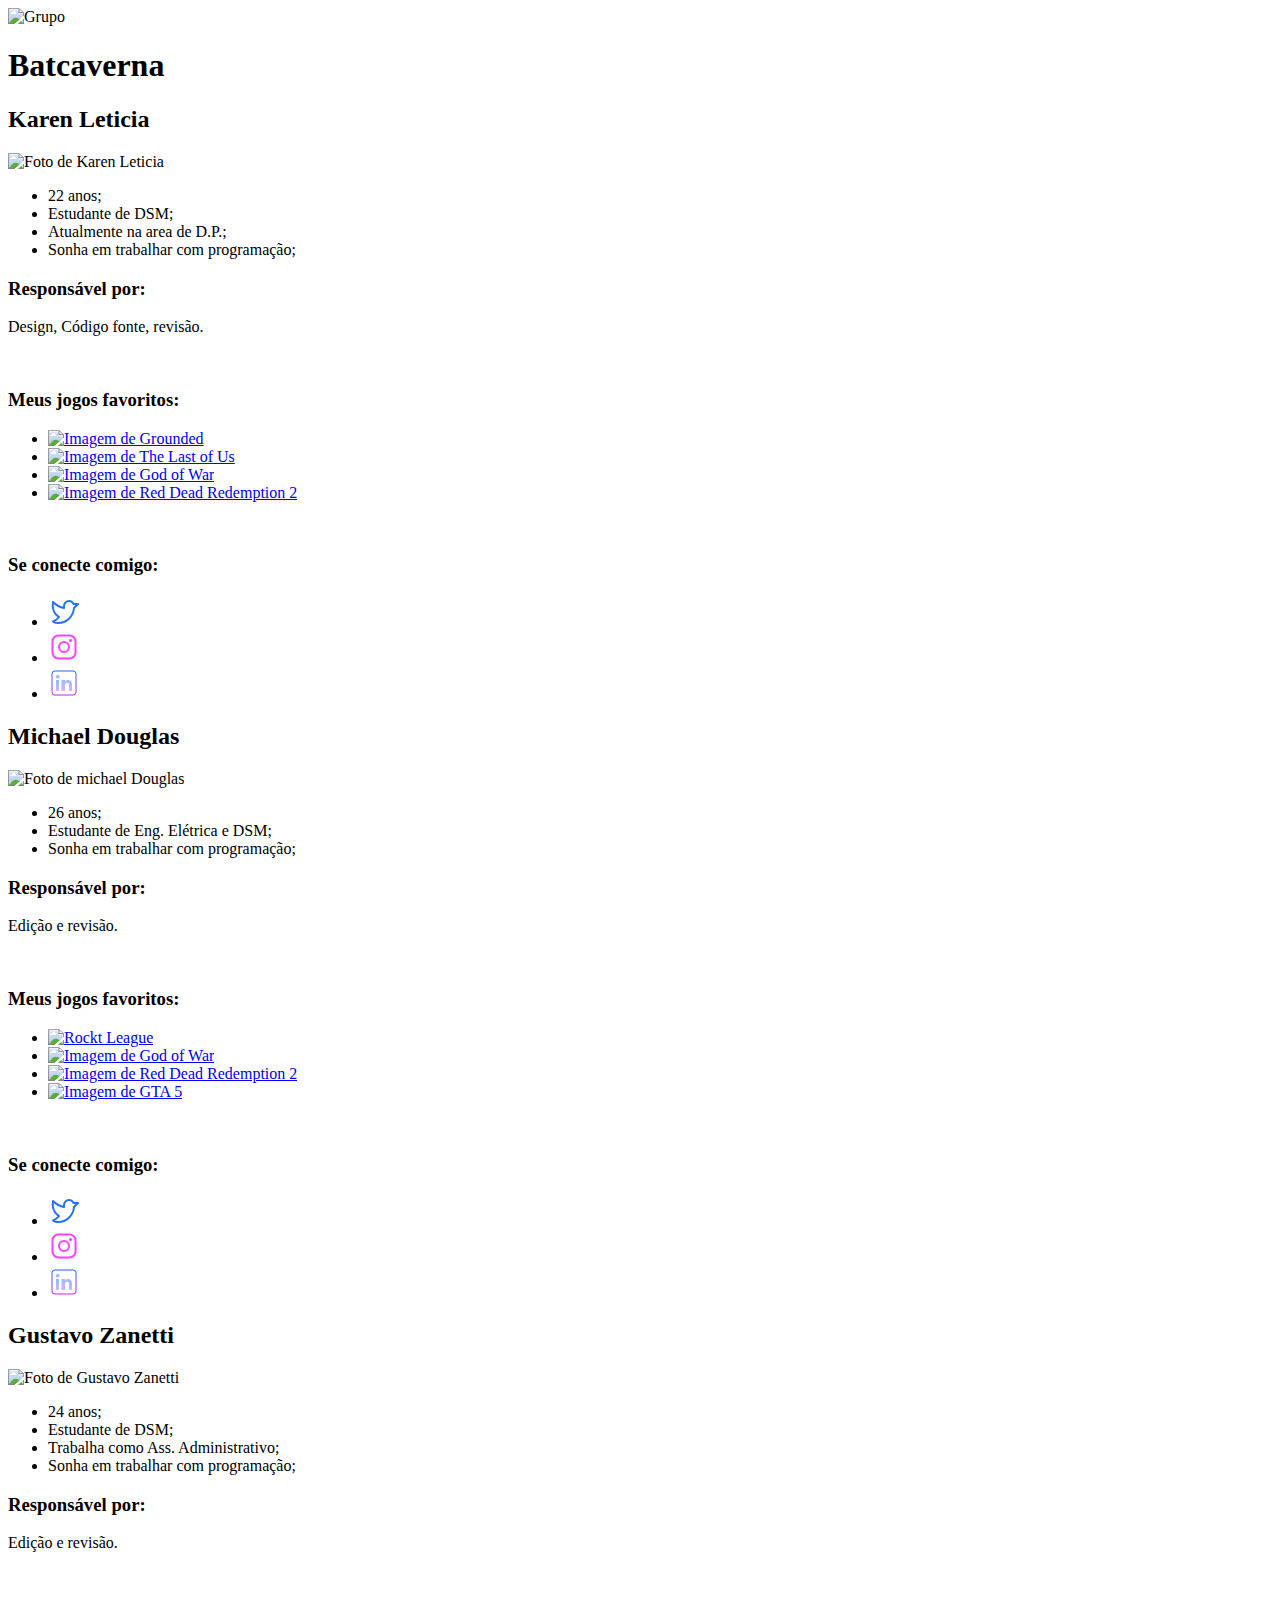
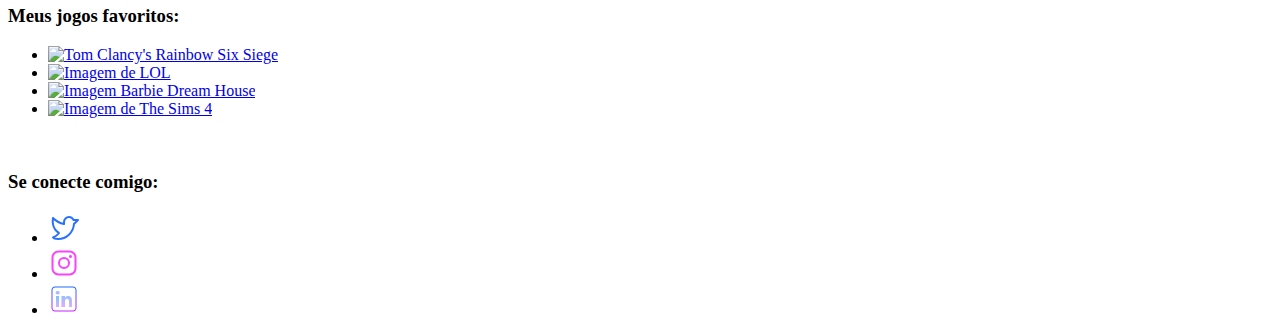
==== index.html @ ff3cb318 "Create index.html" ====
<!DOCTYPE html>
<html lang="pt-br">
<head>

    <link rel="preconnect" href="https://fonts.googleapis.com">
    <link rel="preconnect" href="https://fonts.gstatic.com" crossorigin>
    <link href="https://fonts.googleapis.com/css2?family=Inter:wght@400;900&display=swap" rel="stylesheet">

    <meta charset="UTF-8">
    <meta http-equiv="X-UA-Compatible" content="IE=edge">
    <meta name="viewport" content="width=device-width, initial-scale=1.0">
    <title>Desenvolvimento Web</title>
    <link rel="stylesheet" href="./styles.css">

</head>
<body>
    <header>
        <div class="header-container">
            <img src="s-l400.jpg" alt="Grupo" />
            <h1>Batcaverna</h1>
        </div>
    </header>

        <main>
                <section id="karen">
                    <div>
                        <div class="profile">
                            <h2>Karen Leticia</h2>
                            <div class="content">
                                <img src="karen2.jpg" alt="Foto de Karen Leticia" style="width: 40%;" />
                                <ul class="sobre">
                                    <li>22 anos;</li>
                                    <li>Estudante de DSM;</li>
                                    <li>Atualmente na area de D.P.;</li>
                                    <li>Sonha em trabalhar com programação;</li>
                                </ul> 
                            </div>
                            <h3>Responsável por:</h3>
                            <p>Design, Código fonte, revisão.</p><br>
                            <h3>Meus jogos favoritos:</h3>
                        </div>

                        <ul class="games-list">
                            <li>
                                <a 
                                target="_blank"
                                href="https://www.twitch.tv/directory/game/Grounded">
                                    <img src="https://static-cdn.jtvnw.net/ttv-boxart/516086_IGDB-188x250.jpg" alt="Imagem de Grounded">
                                </a>
                                
                            </li>
                            
                            <li>
                            <a 
                            target="_blank"
                            href="https://www.twitch.tv/directory/game/The%20Last%20of%20Us%20Part%20II">
                                <img src="https://static-cdn.jtvnw.net/ttv-boxart/494552_IGDB-188x250.jpg" alt="Imagem de The Last of Us">
                            </a>
                            
                            </li>

                        <li>
                            <a 
                            target="_blank"
                            href="https://www.twitch.tv/directory/game/God%20of%20War">
                                <img src="https://static-cdn.jtvnw.net/ttv-boxart/6369_IGDB-188x250.jpg" alt="Imagem de God of War">
                            </a>
                            
                        </li>

                        <li>
                            <a 
                            target="_blank"
                            href="https://www.twitch.tv/directory/category/red-dead-redemption-2">
                                <img src="https://static-cdn.jtvnw.net/ttv-boxart/493959_IGDB-144x192.jpg" alt="Imagem de Red Dead Redemption 2">
                            </a>
                            
                        </li>
                        </ul><br>
                        <h3 id="conecte"> Se conecte comigo:</h3>

                        <ul class="social-list">
                            <li>
                                <a 
                                target="_blank"
                                href="https://www.twitter.com/gepanzerterr">
                                <svg width="32" height="32" viewBox="0 0 32 32" fill="none" xmlns="http://www.w3.org/2000/svg">
                                    <path d="M16 11C16 8.25003 18.3125 5.96253 21.0625 6.00003C22.0256 6.01115 22.9649 6.30018 23.7676 6.83237C24.5704 7.36457 25.2023 8.11728 25.5875 9.00003H30L25.9625 13.0375C25.7019 17.0932 23.9066 20.8975 20.9415 23.6769C17.9764 26.4562 14.0641 28.002 10 28C6 28 5 26.5 5 26.5C5 26.5 9 25 11 22C11 22 3 18 5 7.00003C5 7.00003 10 12 16 13V11Z" stroke="#2871FF" stroke-width="2" stroke-linecap="round" stroke-linejoin="round"/>
                                    </svg>
                                    
                                </a>
                                
                            </li>

                            <li>
                            <a 
                            target="_blank"
                            href="https://www.instagram.com/lkaren._/">
                            <svg width="32" height="32" viewBox="0 0 32 32" fill="none" xmlns="http://www.w3.org/2000/svg">
                                <path d="M16 21C18.7614 21 21 18.7614 21 16C21 13.2386 18.7614 11 16 11C13.2386 11 11 13.2386 11 16C11 18.7614 13.2386 21 16 21Z" stroke="#FA41FE" stroke-width="2" stroke-miterlimit="10"/>
                                <path d="M21.5 4.5H10.5C7.18629 4.5 4.5 7.18629 4.5 10.5V21.5C4.5 24.8137 7.18629 27.5 10.5 27.5H21.5C24.8137 27.5 27.5 24.8137 27.5 21.5V10.5C27.5 7.18629 24.8137 4.5 21.5 4.5Z" stroke="#FA41FE" stroke-width="2" stroke-linecap="round" stroke-linejoin="round"/>
                                <path d="M22.5 11C23.3284 11 24 10.3284 24 9.5C24 8.67157 23.3284 8 22.5 8C21.6716 8 21 8.67157 21 9.5C21 10.3284 21.6716 11 22.5 11Z" fill="#FA41FE"/>
                                </svg>
                                
                            </a>
                            
                            </li>

                            <li>
                                <a 
                                target="_blank"
                                href="https://www.linkedin.com/in/karen-leticia-ferreira-a80327177/">
                                <svg xmlns="http://www.w3.org/2000/svg" x="0px" y="0px" width="32" height="32" viewBox="0 0 64 64">
                                <linearGradient id="SUJNhpmDQDF27Y3OfwgfYa_44019_gr1" x1="19" x2="19" y1="24.858" y2="49.041" gradientUnits="userSpaceOnUse" spreadMethod="reflect"><stop offset="0" stop-color="#6dc7ff"></stop><stop offset="1" stop-color="#e6abff"></stop></linearGradient><path fill="url(#SUJNhpmDQDF27Y3OfwgfYa_44019_gr1)" fill-rule="evenodd" d="M22 48L22 26 16 26 16 48 22 48z" clip-rule="evenodd"></path><linearGradient id="SUJNhpmDQDF27Y3OfwgfYb_44019_gr2" x1="19.382" x2="19.382" y1="15.423" y2="23.341" gradientUnits="userSpaceOnUse" spreadMethod="reflect"><stop offset="0" stop-color="#6dc7ff"></stop><stop offset="1" stop-color="#e6abff"></stop></linearGradient><path fill="url(#SUJNhpmDQDF27Y3OfwgfYb_44019_gr2)" fill-rule="evenodd" d="M19.358,23c2.512,0,4.076-1.474,4.076-3.554 c-0.047-2.126-1.564-3.649-4.028-3.649c-2.465,0-4.076,1.475-4.076,3.601c0,2.08,1.563,3.602,3.981,3.602H19.358L19.358,23z" clip-rule="evenodd"></path><linearGradient id="SUJNhpmDQDF27Y3OfwgfYc_44019_gr3" x1="37.386" x2="37.386" y1="14.125" y2="49.525" gradientUnits="userSpaceOnUse" spreadMethod="reflect"><stop offset="0" stop-color="#6dc7ff"></stop><stop offset="1" stop-color="#e6abff"></stop></linearGradient><path fill="url(#SUJNhpmDQDF27Y3OfwgfYc_44019_gr3)" fill-rule="evenodd" d="M26.946,48H34V35.911c0-0.648,0.122-1.295,0.313-1.758 c0.52-1.295,1.877-2.635,3.867-2.635c2.607,0,3.821,1.988,3.821,4.901V48h6V35.588c0-6.657-3.085-9.498-7.826-9.498 c-3.886,0-5.124,1.91-6.072,3.91H34v-4h-7.054c0.095,2-0.175,22-0.175,22H26.946z" clip-rule="evenodd"></path><linearGradient id="SUJNhpmDQDF27Y3OfwgfYd_44019_gr4" x1="32" x2="32" y1="6.5" y2="57.5" gradientUnits="userSpaceOnUse" spreadMethod="reflect"><stop offset="0" stop-color="#1a6dff"></stop><stop offset="1" stop-color="#c822ff"></stop></linearGradient><path fill="url(#SUJNhpmDQDF27Y3OfwgfYd_44019_gr4)" d="M50,57H14c-3.859,0-7-3.141-7-7V14c0-3.859,3.141-7,7-7h36c3.859,0,7,3.141,7,7v36 C57,53.859,53.859,57,50,57z M14,9c-2.757,0-5,2.243-5,5v36c0,2.757,2.243,5,5,5h36c2.757,0,5-2.243,5-5V14c0-2.757-2.243-5-5-5H14z"></path>
                                </svg>
                                    
                                </a>
                                
                                </li>

                        </ul>

                    </div>           
                </section>

                <section id="michael Douglas">
                    <div>
                        <div>
                            <div class="profile">
                                <h2>Michael Douglas</h2>
                                <div class="content">
                                    <img src="michael.jpg" alt="Foto de michael Douglas" style="width: 40%;" />
                                    <ul class="sobre">
                                        <li>26 anos;</li>
                                        <li>Estudante de Eng. Elétrica e DSM;</li>
                                        <li>Sonha em trabalhar com programação;</li>
                                    </ul>
                                </div>
                                <h3>Responsável por:</h3>
                                <p>Edição e revisão.</p><br>
                                <h3>Meus jogos favoritos:</h3>
                            </div>

                        <ul class="games-list">
                            <li>
                                <a 
                                target="_blank"
                                href="https://www.twitch.tv/directory/category/rocket-league">
                                    <img src="https://static-cdn.jtvnw.net/ttv-boxart/30921-90x120.jpg" alt="Rockt League">
                                </a>
                                
                            </li>
                            

                        <li>
                            <a 
                            target="_blank"
                            href="https://www.twitch.tv/directory/game/God%20of%20War">
                                <img src="https://static-cdn.jtvnw.net/ttv-boxart/6369_IGDB-188x250.jpg" alt="Imagem de God of War">
                            </a>
                            
                        </li>

                        <li>
                            <a 
                            target="_blank"
                            href="https://www.twitch.tv/directory/category/red-dead-redemption-2">
                                <img src="https://static-cdn.jtvnw.net/ttv-boxart/493959_IGDB-144x192.jpg" alt="Imagem de Red Dead Redemption 2">
                            </a>
                            
                        </li>

                        <li>
                            <a 
                            target="_blank"
                            href="https://www.twitch.tv/directory/category/gta-5">
                                <img src="https://static-cdn.jtvnw.net/ttv-boxart/32982_IGDB-144x192.jpg" alt="Imagem de GTA 5">
                            </a>
                            
                        </li>

                        </ul><br>
                        <h3 id="conecte"> Se conecte comigo:</h3>

                        <ul class="social-list">
                            <li>
                                <a 
                                target="_blank"
                                href="https://twitter.com/silvamichael201">
                                <svg width="32" height="32" viewBox="0 0 32 32" fill="none" xmlns="http://www.w3.org/2000/svg">
                                    <path d="M16 11C16 8.25003 18.3125 5.96253 21.0625 6.00003C22.0256 6.01115 22.9649 6.30018 23.7676 6.83237C24.5704 7.36457 25.2023 8.11728 25.5875 9.00003H30L25.9625 13.0375C25.7019 17.0932 23.9066 20.8975 20.9415 23.6769C17.9764 26.4562 14.0641 28.002 10 28C6 28 5 26.5 5 26.5C5 26.5 9 25 11 22C11 22 3 18 5 7.00003C5 7.00003 10 12 16 13V11Z" stroke="#2871FF" stroke-width="2" stroke-linecap="round" stroke-linejoin="round"/>
                                    </svg>
                                    
                                </a>
                                
                            </li>

                            <li>
                            <a 
                            target="_blank"
                            href="https://www.instagram.com/michaelsoneca/">
                            <svg width="32" height="32" viewBox="0 0 32 32" fill="none" xmlns="http://www.w3.org/2000/svg">
                                <path d="M16 21C18.7614 21 21 18.7614 21 16C21 13.2386 18.7614 11 16 11C13.2386 11 11 13.2386 11 16C11 18.7614 13.2386 21 16 21Z" stroke="#FA41FE" stroke-width="2" stroke-miterlimit="10"/>
                                <path d="M21.5 4.5H10.5C7.18629 4.5 4.5 7.18629 4.5 10.5V21.5C4.5 24.8137 7.18629 27.5 10.5 27.5H21.5C24.8137 27.5 27.5 24.8137 27.5 21.5V10.5C27.5 7.18629 24.8137 4.5 21.5 4.5Z" stroke="#FA41FE" stroke-width="2" stroke-linecap="round" stroke-linejoin="round"/>
                                <path d="M22.5 11C23.3284 11 24 10.3284 24 9.5C24 8.67157 23.3284 8 22.5 8C21.6716 8 21 8.67157 21 9.5C21 10.3284 21.6716 11 22.5 11Z" fill="#FA41FE"/>
                                </svg>
                            </a>
                            </li>

                            <li>
                                <a 
                                target="_blank"
                                href="https://www.linkedin.com/in/michael-douglas-4949b7208/">
                                <svg xmlns="http://www.w3.org/2000/svg" x="0px" y="0px" width="32" height="32" viewBox="0 0 64 64">
                                <linearGradient id="SUJNhpmDQDF27Y3OfwgfYa_44019_gr1" x1="19" x2="19" y1="24.858" y2="49.041" gradientUnits="userSpaceOnUse" spreadMethod="reflect"><stop offset="0" stop-color="#6dc7ff"></stop><stop offset="1" stop-color="#e6abff"></stop></linearGradient><path fill="url(#SUJNhpmDQDF27Y3OfwgfYa_44019_gr1)" fill-rule="evenodd" d="M22 48L22 26 16 26 16 48 22 48z" clip-rule="evenodd"></path><linearGradient id="SUJNhpmDQDF27Y3OfwgfYb_44019_gr2" x1="19.382" x2="19.382" y1="15.423" y2="23.341" gradientUnits="userSpaceOnUse" spreadMethod="reflect"><stop offset="0" stop-color="#6dc7ff"></stop><stop offset="1" stop-color="#e6abff"></stop></linearGradient><path fill="url(#SUJNhpmDQDF27Y3OfwgfYb_44019_gr2)" fill-rule="evenodd" d="M19.358,23c2.512,0,4.076-1.474,4.076-3.554 c-0.047-2.126-1.564-3.649-4.028-3.649c-2.465,0-4.076,1.475-4.076,3.601c0,2.08,1.563,3.602,3.981,3.602H19.358L19.358,23z" clip-rule="evenodd"></path><linearGradient id="SUJNhpmDQDF27Y3OfwgfYc_44019_gr3" x1="37.386" x2="37.386" y1="14.125" y2="49.525" gradientUnits="userSpaceOnUse" spreadMethod="reflect"><stop offset="0" stop-color="#6dc7ff"></stop><stop offset="1" stop-color="#e6abff"></stop></linearGradient><path fill="url(#SUJNhpmDQDF27Y3OfwgfYc_44019_gr3)" fill-rule="evenodd" d="M26.946,48H34V35.911c0-0.648,0.122-1.295,0.313-1.758 c0.52-1.295,1.877-2.635,3.867-2.635c2.607,0,3.821,1.988,3.821,4.901V48h6V35.588c0-6.657-3.085-9.498-7.826-9.498 c-3.886,0-5.124,1.91-6.072,3.91H34v-4h-7.054c0.095,2-0.175,22-0.175,22H26.946z" clip-rule="evenodd"></path><linearGradient id="SUJNhpmDQDF27Y3OfwgfYd_44019_gr4" x1="32" x2="32" y1="6.5" y2="57.5" gradientUnits="userSpaceOnUse" spreadMethod="reflect"><stop offset="0" stop-color="#1a6dff"></stop><stop offset="1" stop-color="#c822ff"></stop></linearGradient><path fill="url(#SUJNhpmDQDF27Y3OfwgfYd_44019_gr4)" d="M50,57H14c-3.859,0-7-3.141-7-7V14c0-3.859,3.141-7,7-7h36c3.859,0,7,3.141,7,7v36 C57,53.859,53.859,57,50,57z M14,9c-2.757,0-5,2.243-5,5v36c0,2.757,2.243,5,5,5h36c2.757,0,5-2.243,5-5V14c0-2.757-2.243-5-5-5H14z"></path>
                                </svg>
                                    
                                </a>
                                </li>
                        </ul>
                    </div>           
                </section>

                <section id="Gustavo Zanetti">
                    <div>
                        <div class="profile">
                            <h2>Gustavo Zanetti</h2>
                            <div class="content">
                                <img src="zanetti.jpg" alt="Foto de Gustavo Zanetti" style="width: 40%;" />
                                <ul class="sobre">
                                    <li>24 anos;</li>
                                    <li>Estudante de DSM;</li>
                                    <li>Trabalha como Ass. Administrativo;</li>
                                    <li>Sonha em trabalhar com programação;</li>
                                </ul>
                            </div>
                            <h3>Responsável por:</h3>
                            <p>Edição e revisão.</p><br>
                            <h3>Meus jogos favoritos:</h3>
                        </div>

                        <ul class="games-list">
                            <li>
                                <a 
                                target="_blank"
                                href="https://www.twitch.tv/directory/category/tom-clancys-rainbow-six-siege">
                                    <img src="https://static-cdn.jtvnw.net/ttv-boxart/460630_IGDB-144x192.jpg" alt="Tom Clancy's Rainbow Six Siege">
                                </a>
                                
                            </li>
                            

                        <li>
                            <a 
                            target="_blank"
                            href="https://www.twitch.tv/directory/category/league-of-legends">
                                <img src="https://static-cdn.jtvnw.net/ttv-boxart/21779-144x192.jpg" alt="Imagem de LOL">
                            </a>
                            
                        </li>

                        <li>
                            <a 
                            target="_blank"
                            href=https://www.twitch.tv/directory/category/barbie-dreamhouse-party>
                                <img src="https://static-cdn.jtvnw.net/ttv-boxart/458740_IGDB-144x192.jpg" alt="Imagem Barbie Dream House">
                            </a>
                            
                        </li>

                        <li>
                            <a 
                            target="_blank"
                            href="https://www.twitch.tv/directory/category/the-sims-4">
                                <img src="https://static-cdn.jtvnw.net/ttv-boxart/369252_IGDB-144x192.jpg" alt="Imagem de The Sims 4">
                            </a>
                            
                        </li>

                        </ul><br>
                        <h3 id="conecte"> Se conecte comigo:</h3>

                        <ul class="social-list">
                            <li>
                                <a 
                                target="_blank"
                                href="https://twitter.com">
                                <svg width="32" height="32" viewBox="0 0 32 32" fill="none" xmlns="http://www.w3.org/2000/svg">
                                    <path d="M16 11C16 8.25003 18.3125 5.96253 21.0625 6.00003C22.0256 6.01115 22.9649 6.30018 23.7676 6.83237C24.5704 7.36457 25.2023 8.11728 25.5875 9.00003H30L25.9625 13.0375C25.7019 17.0932 23.9066 20.8975 20.9415 23.6769C17.9764 26.4562 14.0641 28.002 10 28C6 28 5 26.5 5 26.5C5 26.5 9 25 11 22C11 22 3 18 5 7.00003C5 7.00003 10 12 16 13V11Z" stroke="#2871FF" stroke-width="2" stroke-linecap="round" stroke-linejoin="round"/>
                                    </svg>
                                    
                                </a>
                                
                            </li>

                            <li>
                            <a 
                            target="_blank"
                            href="https://instagram.com/g.z.anetti?igshid=NjIwNzIyMDk2Mg==">
                            <svg width="32" height="32" viewBox="0 0 32 32" fill="none" xmlns="http://www.w3.org/2000/svg">
                                <path d="M16 21C18.7614 21 21 18.7614 21 16C21 13.2386 18.7614 11 16 11C13.2386 11 11 13.2386 11 16C11 18.7614 13.2386 21 16 21Z" stroke="#FA41FE" stroke-width="2" stroke-miterlimit="10"/>
                                <path d="M21.5 4.5H10.5C7.18629 4.5 4.5 7.18629 4.5 10.5V21.5C4.5 24.8137 7.18629 27.5 10.5 27.5H21.5C24.8137 27.5 27.5 24.8137 27.5 21.5V10.5C27.5 7.18629 24.8137 4.5 21.5 4.5Z" stroke="#FA41FE" stroke-width="2" stroke-linecap="round" stroke-linejoin="round"/>
                                <path d="M22.5 11C23.3284 11 24 10.3284 24 9.5C24 8.67157 23.3284 8 22.5 8C21.6716 8 21 8.67157 21 9.5C21 10.3284 21.6716 11 22.5 11Z" fill="#FA41FE"/>
                                </svg>
                            </a>
                            </li>

                            <li>
                                <a 
                                target="_blank"
                                href="https://www.linkedin.com/in/g-zanetti">
                                <svg xmlns="http://www.w3.org/2000/svg" x="0px" y="0px" width="32" height="32" viewBox="0 0 64 64">
                                <linearGradient id="SUJNhpmDQDF27Y3OfwgfYa_44019_gr1" x1="19" x2="19" y1="24.858" y2="49.041" gradientUnits="userSpaceOnUse" spreadMethod="reflect"><stop offset="0" stop-color="#6dc7ff"></stop><stop offset="1" stop-color="#e6abff"></stop></linearGradient><path fill="url(#SUJNhpmDQDF27Y3OfwgfYa_44019_gr1)" fill-rule="evenodd" d="M22 48L22 26 16 26 16 48 22 48z" clip-rule="evenodd"></path><linearGradient id="SUJNhpmDQDF27Y3OfwgfYb_44019_gr2" x1="19.382" x2="19.382" y1="15.423" y2="23.341" gradientUnits="userSpaceOnUse" spreadMethod="reflect"><stop offset="0" stop-color="#6dc7ff"></stop><stop offset="1" stop-color="#e6abff"></stop></linearGradient><path fill="url(#SUJNhpmDQDF27Y3OfwgfYb_44019_gr2)" fill-rule="evenodd" d="M19.358,23c2.512,0,4.076-1.474,4.076-3.554 c-0.047-2.126-1.564-3.649-4.028-3.649c-2.465,0-4.076,1.475-4.076,3.601c0,2.08,1.563,3.602,3.981,3.602H19.358L19.358,23z" clip-rule="evenodd"></path><linearGradient id="SUJNhpmDQDF27Y3OfwgfYc_44019_gr3" x1="37.386" x2="37.386" y1="14.125" y2="49.525" gradientUnits="userSpaceOnUse" spreadMethod="reflect"><stop offset="0" stop-color="#6dc7ff"></stop><stop offset="1" stop-color="#e6abff"></stop></linearGradient><path fill="url(#SUJNhpmDQDF27Y3OfwgfYc_44019_gr3)" fill-rule="evenodd" d="M26.946,48H34V35.911c0-0.648,0.122-1.295,0.313-1.758 c0.52-1.295,1.877-2.635,3.867-2.635c2.607,0,3.821,1.988,3.821,4.901V48h6V35.588c0-6.657-3.085-9.498-7.826-9.498 c-3.886,0-5.124,1.91-6.072,3.91H34v-4h-7.054c0.095,2-0.175,22-0.175,22H26.946z" clip-rule="evenodd"></path><linearGradient id="SUJNhpmDQDF27Y3OfwgfYd_44019_gr4" x1="32" x2="32" y1="6.5" y2="57.5" gradientUnits="userSpaceOnUse" spreadMethod="reflect"><stop offset="0" stop-color="#1a6dff"></stop><stop offset="1" stop-color="#c822ff"></stop></linearGradient><path fill="url(#SUJNhpmDQDF27Y3OfwgfYd_44019_gr4)" d="M50,57H14c-3.859,0-7-3.141-7-7V14c0-3.859,3.141-7,7-7h36c3.859,0,7,3.141,7,7v36 C57,53.859,53.859,57,50,57z M14,9c-2.757,0-5,2.243-5,5v36c0,2.757,2.243,5,5,5h36c2.757,0,5-2.243,5-5V14c0-2.757-2.243-5-5-5H14z"></path>
                                </svg>
                                    
                                </a>
                                
                                </li>

                        </ul>

                    </div>           
                </section>
            </main>
</body>
</html>
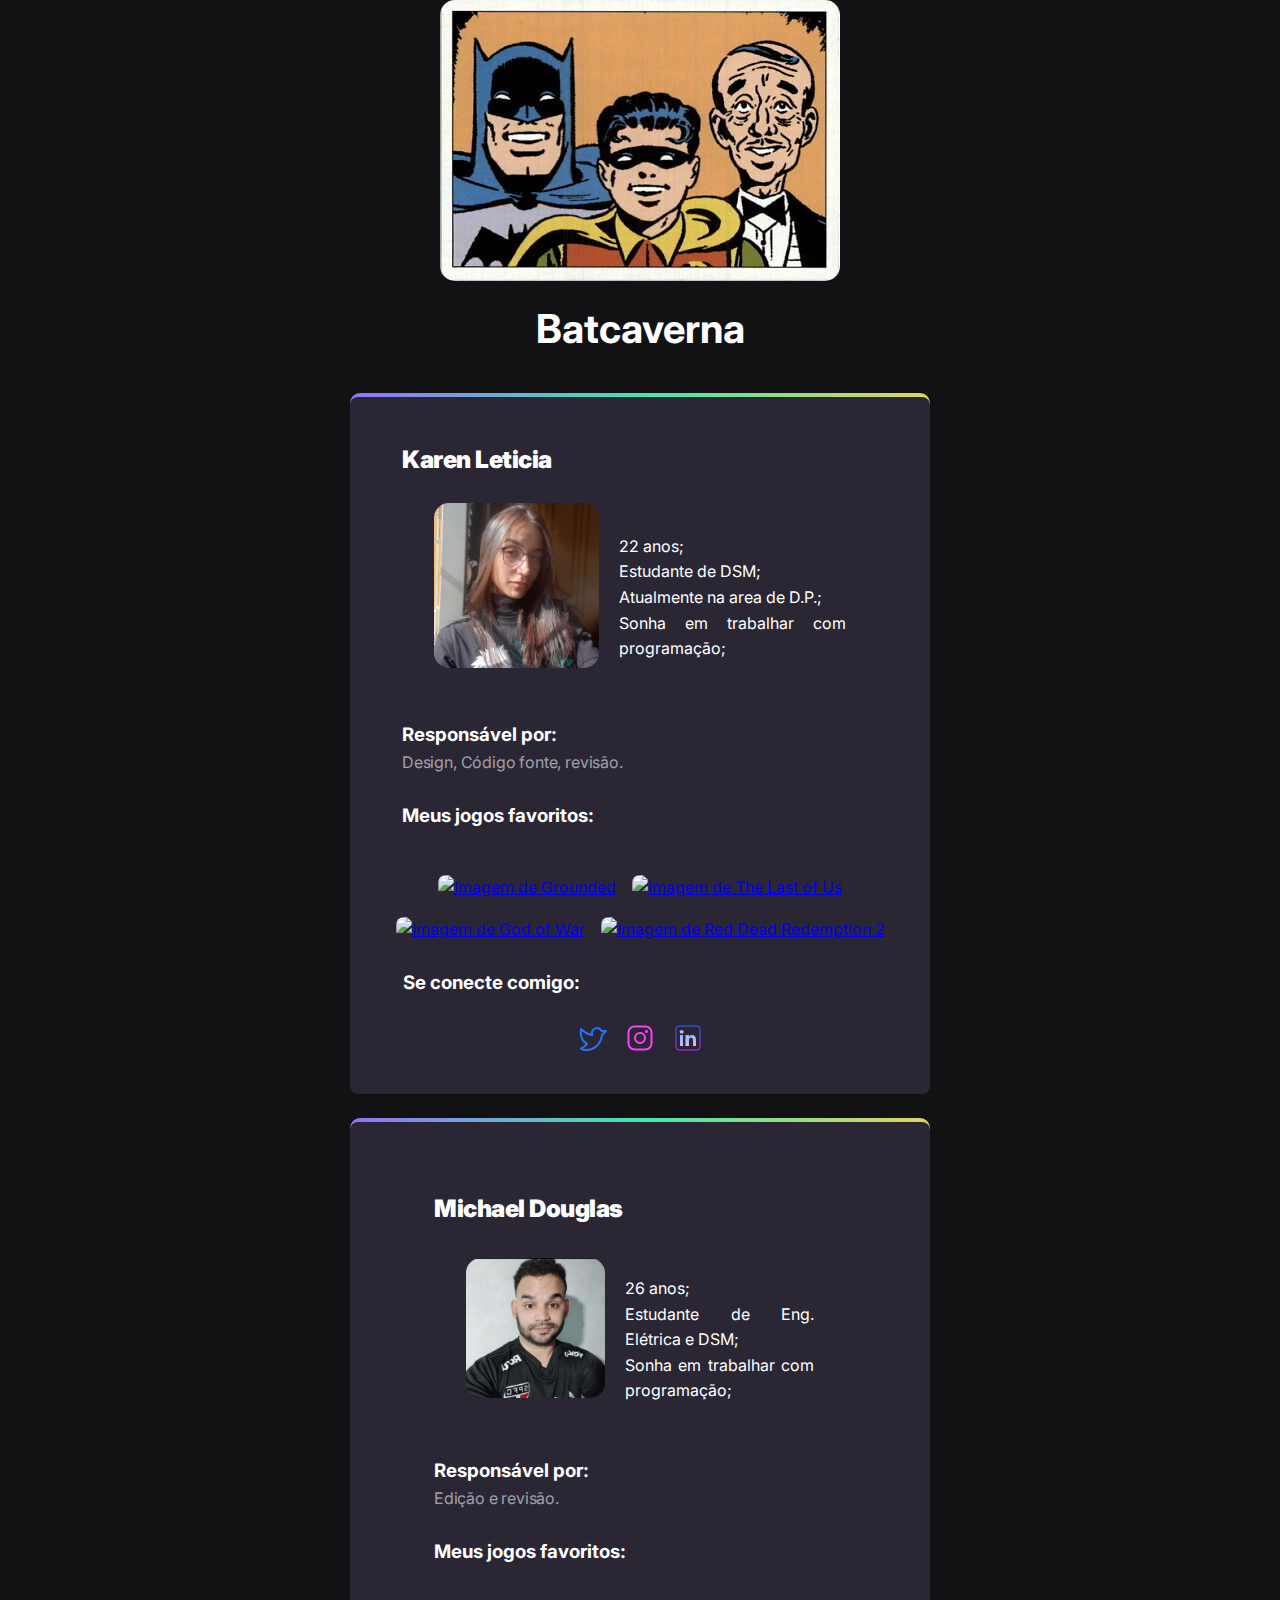
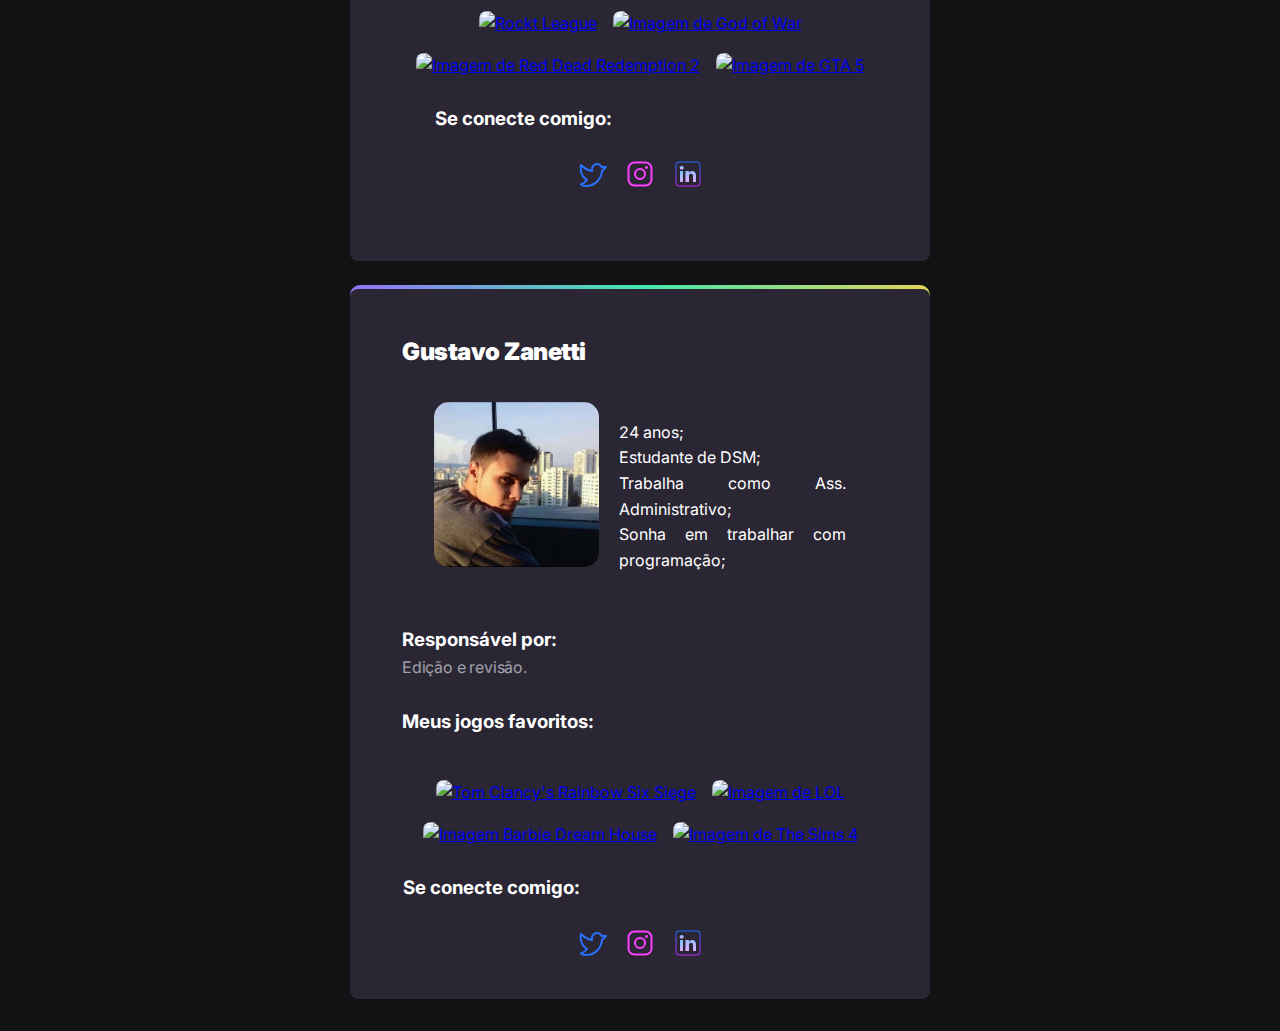
==== commit 7b995351: "Update index.html" ====
--- a/index.html
+++ b/index.html
@@ -10,7 +10,7 @@
     <meta http-equiv="X-UA-Compatible" content="IE=edge">
     <meta name="viewport" content="width=device-width, initial-scale=1.0">
     <title>Desenvolvimento Web</title>
-    <link rel="stylesheet" href="./styles.css">
+    <link rel="stylesheet" href="styles.css">
 
 </head>
 <body>
--- a/styles.css
+++ b/styles.css
@@ -0,0 +1,188 @@
+* {
+            margin: 0;
+            padding: 0;
+            box-sizing: border-box;
+        }
+
+        ul {
+            list-style: none;
+        }
+
+        .header-container {
+            display: flex;
+            flex-direction: column;
+            align-items: center;
+            justify-content: center;
+        }
+
+        .header-container img {
+            max-width: 100%;
+            height: auto;
+        }
+
+        h1 {
+            color: white;
+            font-family: 'Inter', sans-serif;
+            line-height: 160%;
+            font-size: 40px;
+            margin-top: 16px;
+        }
+
+        .profile {
+            text-align: justify;
+            padding: 20px;
+        }
+        
+        .content {
+            display: flex;
+            flex-direction: row; /* Layout em linha (horizontal) */
+            align-items: center; /* Centralizar verticalmente */
+            justify-content: center; /* Centralizar horizontalmente */
+            margin-bottom: 20px; /* Espaço entre a foto e o parágrafo */
+        }
+        
+        .profile img {
+            max-width: 100%;
+            margin-right: 20px; /* Espaço à direita da imagem */
+        }
+
+
+        body {
+            background-image: url(./assets/Fundo.jpg);
+            background-position: top center;
+            background-size: 100% auto;
+            background-repeat: no-repeat;
+            background-color: #121214;
+        }
+
+        body * {
+            font-family: 'Inter', sans-serif;
+            line-height: 160%;
+        }
+
+
+        img {
+            border-radius: 15px;
+        }
+
+        main {
+            max-width: 580px;
+            width: 90%;
+            margin: 32px auto;
+            display: grid;
+            gap: 24px;
+        }
+
+        .games-list {
+            justify-content: center;
+            transition: transform .3s;
+        }
+
+        .social-list {
+            justify-content: center;
+            transition: transform .3s;
+            ransform: scale(1.1);
+        }
+
+        section ul li:hover {
+            transform: scale(1.1);
+        }
+
+        section {
+            color: white;
+            background-image: linear-gradient(90deg, #9572FC 0%, #43E7AD 50.52%, #E2D45C 100%);
+            padding-top: 4px;
+            border-radius: 10px;
+        }
+
+        section h2 {
+            font-weight: 900;
+            font-size: 24px;
+            letter-spacing: -0.47px;
+        }
+
+        #conecte {
+            padding: 0 0 0 21px;
+        }
+
+        section p {
+            font-weight: 400;
+            font-size: 16px;
+            letter-spacing: -0.18px;
+            color: #A1A1AA;
+        }
+
+        section div {
+            background-color: #2A2634;
+            padding: 32px;
+            padding-top: 24px;
+            border-radius: 8px;
+        }
+
+        section ul {
+            margin-top: 24px;
+            display: flex;
+            gap: 16px;
+            flex-wrap: wrap;
+           
+        }
+        .sobre {
+            display: block;
+
+        }
+
+        .games-list img {
+            width: 90px;
+            border-radius: 8px;
+        }
+
+        /* animation*/
+        /*Definir a animação, qualquer nome, falar onde começa e onde termina;
+        Pelo menos duas propriedades; nome e tempo; Pode ter delay, importante que coloque as propriedades antes para ficar legal*/
+
+        /*Pode ir aplicando propriedades direto nos elementos*/
+
+        header div {
+            animation: fromTop .7s .2s backwards;
+        }
+
+        main section {
+            animation: fromBottom .7s backwards;
+        }
+
+        main section:nth-child(1) {
+            /*main pega o section do filho numero 1*/
+            animation-delay: 0s;
+        }
+
+        main section:nth-child(2) {
+            animation-delay: .3s;
+        }
+
+        main section:nth-child(3) {
+            animation-delay: .6s;
+        }
+
+        @keyframes fromTop {
+            from {
+                opacity: 0;
+                transform: translateY(-30px);
+            }
+
+            to {
+                opacity: 1;
+                transform: translateY(0)
+            }
+        }
+
+        @keyframes fromBottom {
+            from {
+                opacity: 0;
+                transform: translateY(30px);
+            }
+
+            to {
+                opacity: 1;
+                transform: translateY(0)
+            }
+        }
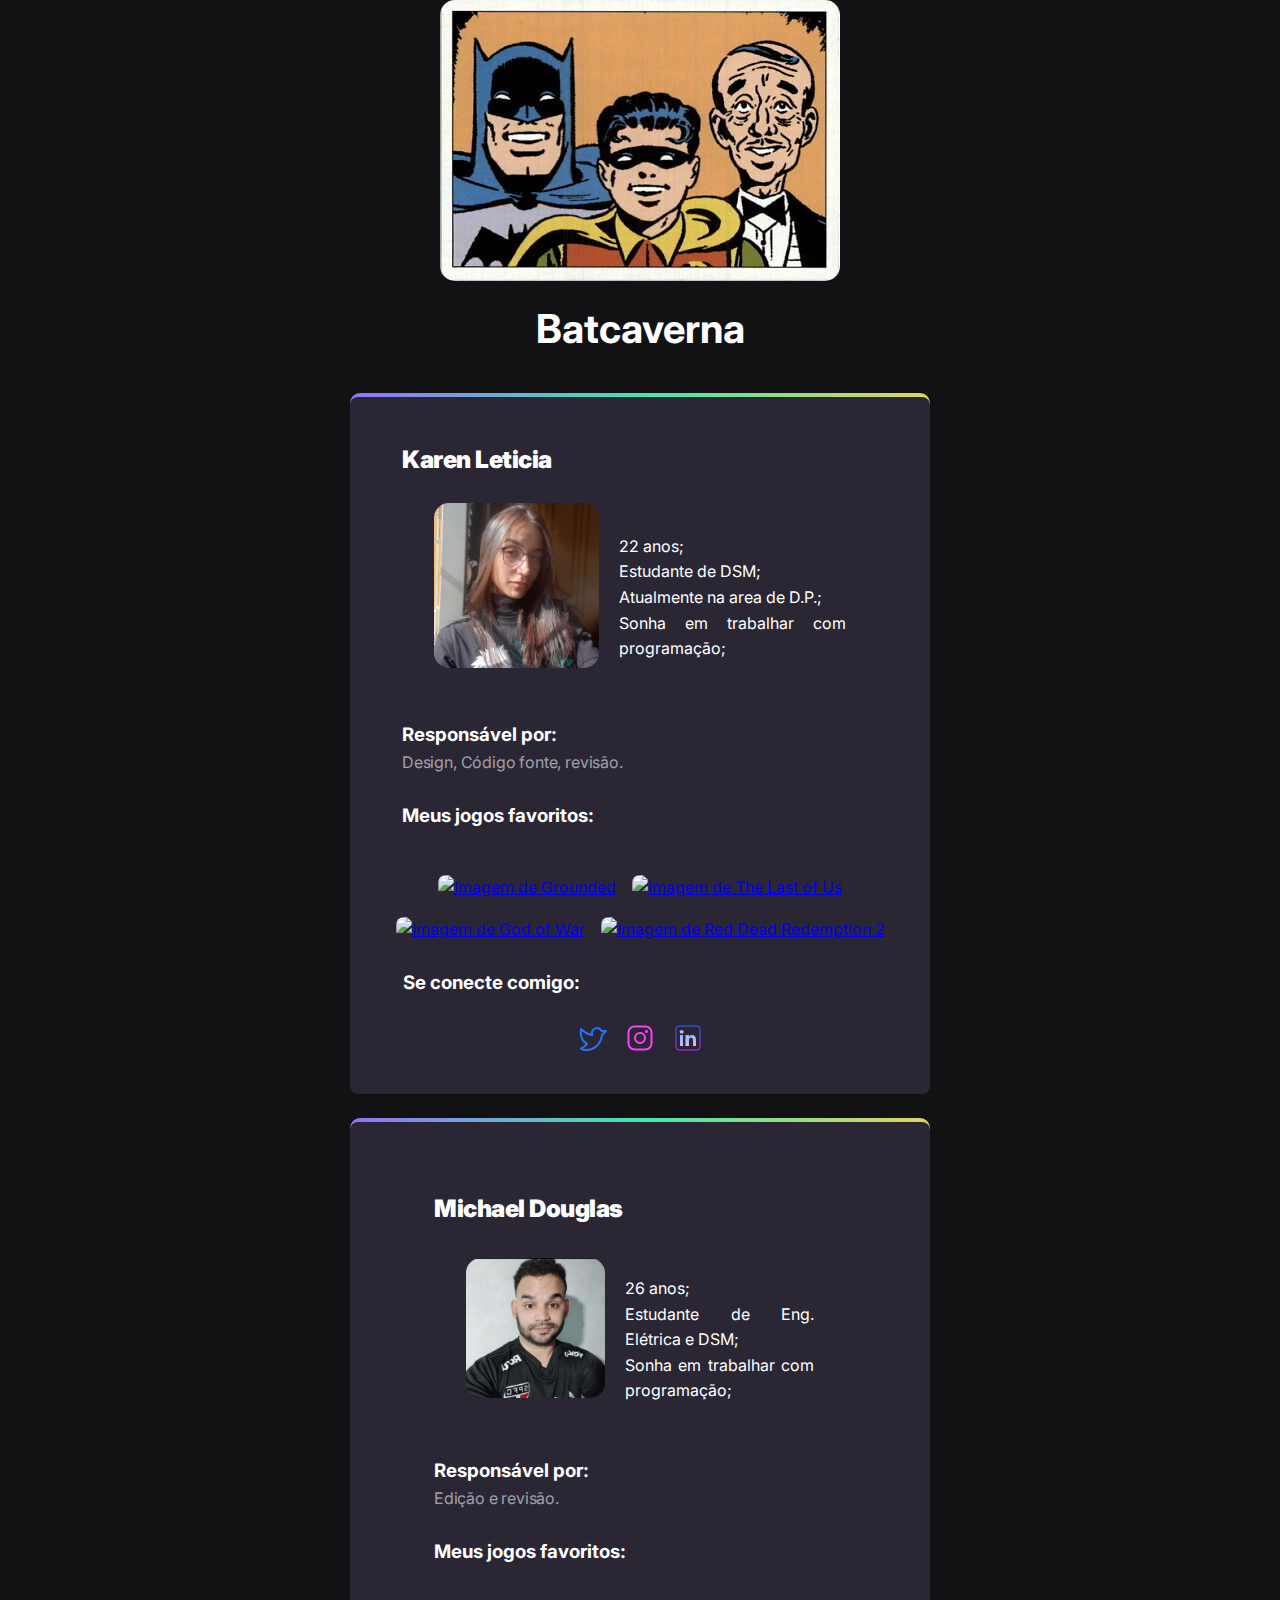
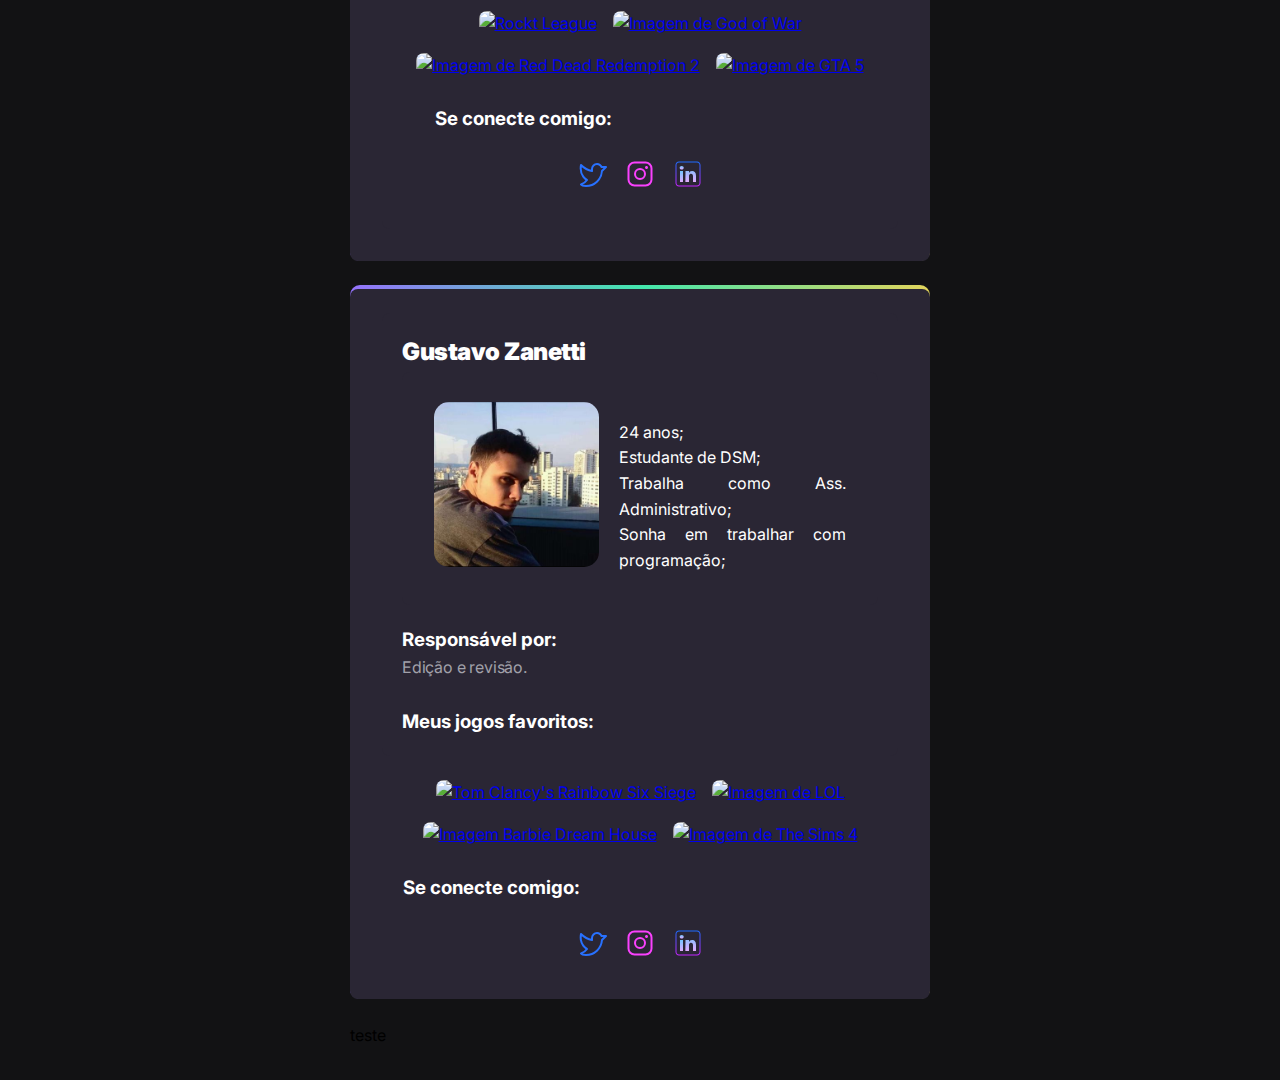
==== commit ad833095: "teste" ====
--- a/index.html
+++ b/index.html
@@ -321,6 +321,7 @@
 
                     </div>           
                 </section>
+                <p>teste</p>
             </main>
 </body>
 </html>
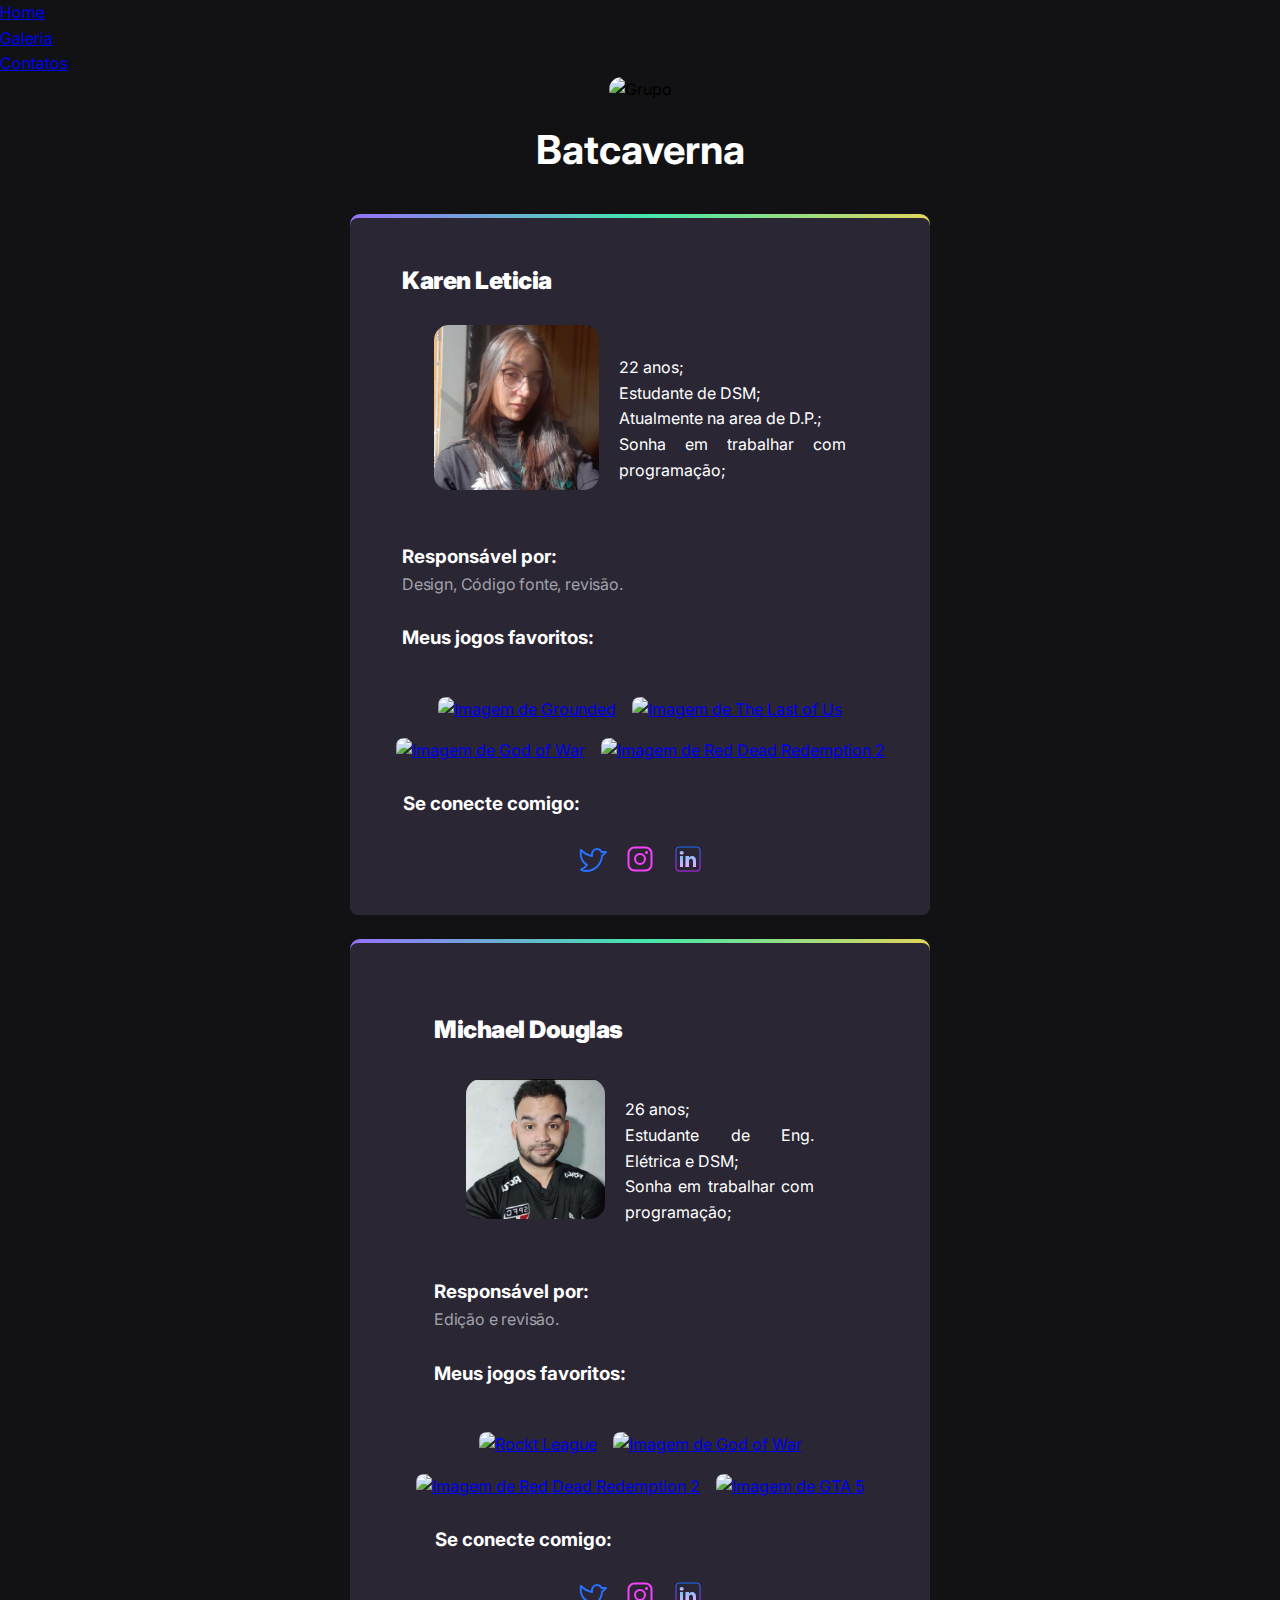
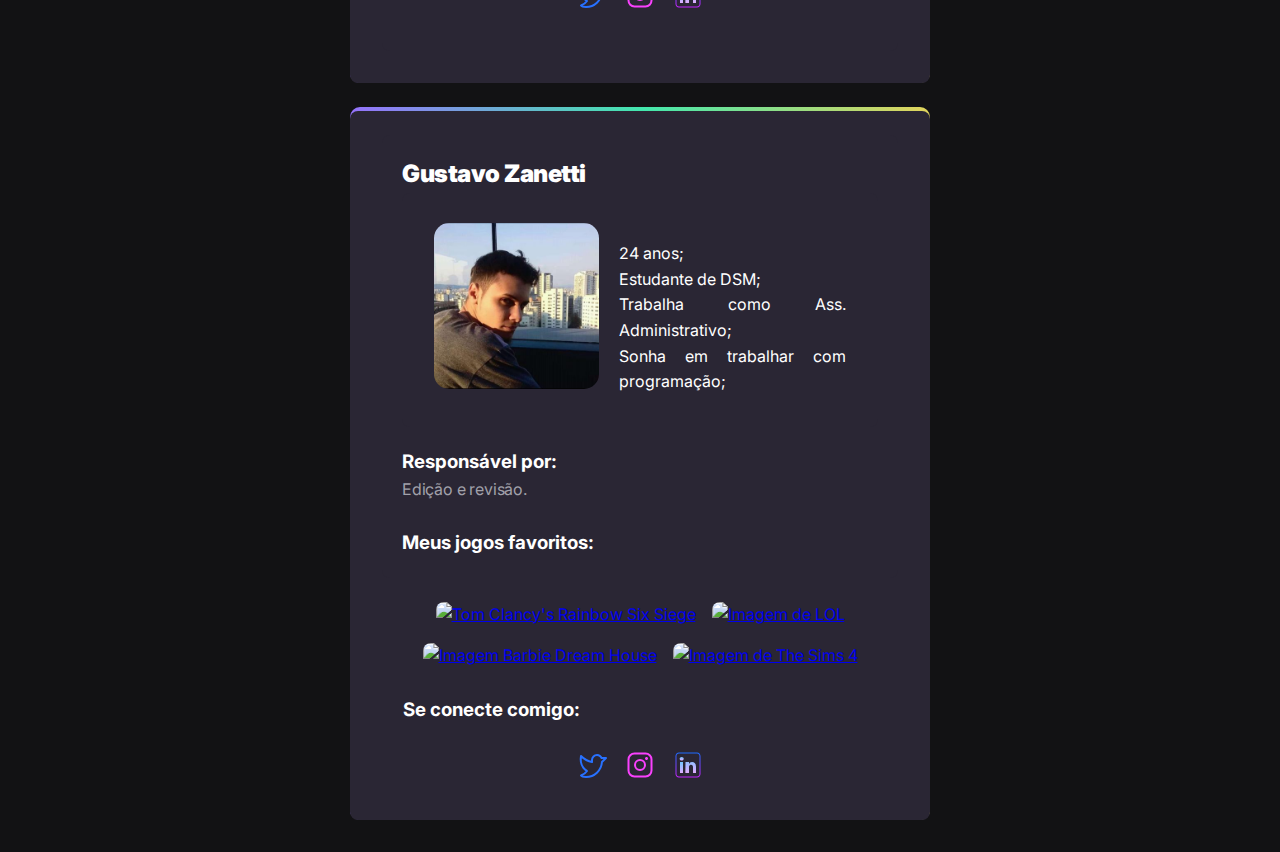
==== commit 3fe226ed: "Update index.html" ====
--- a/index.html
+++ b/index.html
@@ -15,10 +15,19 @@
 </head>
 <body>
     <header>
+        <nav id="menu-h">
+            <ul>
+                <li><a href="index.html">Home</a></li>
+                <li><a href="galeria.html">Galeria</a></li>
+                <li><a href="contato.html">Contatos</a></li>
+            </ul>
+        </nav>
+
         <div class="header-container">
-            <img src="s-l400.jpg" alt="Grupo" />
+            <img src="Imagens\s-l400.jpg" alt="Grupo" />
             <h1>Batcaverna</h1>
         </div>
+
     </header>
 
         <main>
@@ -321,7 +330,6 @@
 
                     </div>           
                 </section>
-                <p>teste</p>
             </main>
 </body>
-</html>
+</html>